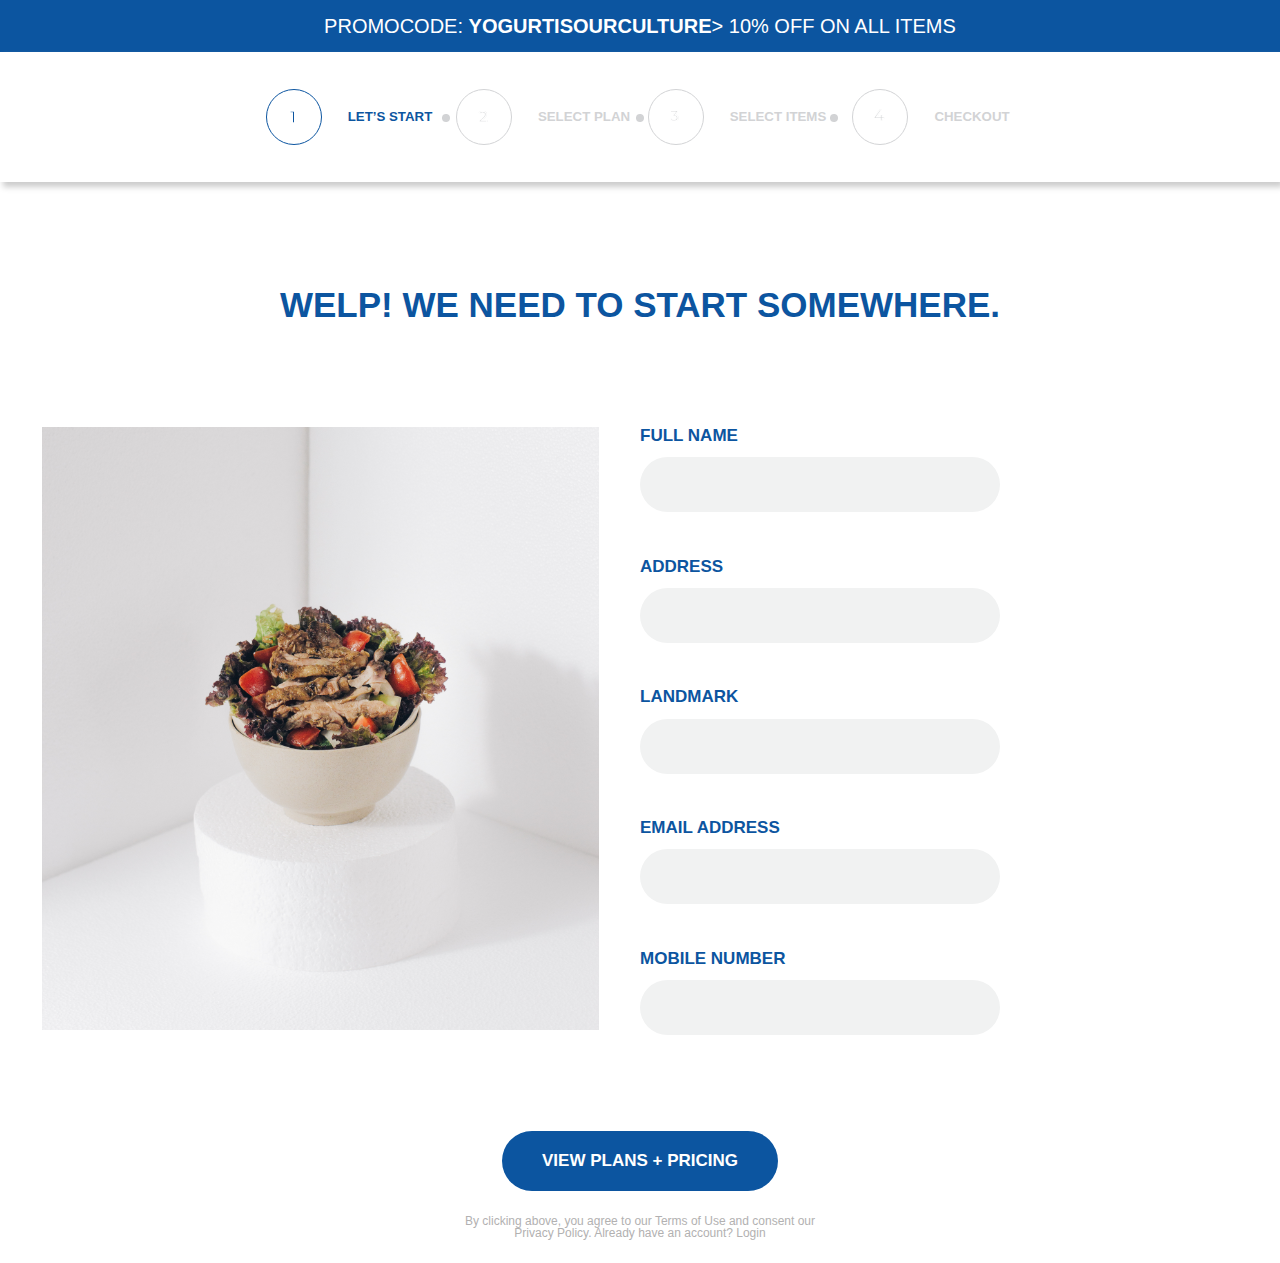
==== index.html @ 3070b7ca "first init" ====
<!DOCTYPE html>
<html lang="en">
<head>
    <meta charset="UTF-8">
    <meta http-equiv="X-UA-Compatible" content="IE=edge">
    <meta name="viewport" content="width=device-width, initial-scale=1.0">
    <title>Document</title>
    <link rel="stylesheet" href="assets/css/style.css">
    <link rel="stylesheet" href="assets/css/reset.css">
</head>
<body>
    <div class="promo_code">
        <p class="promo_code__title">
            PROMOCODE: <span class="promo_code__culture">YOGURTISOURCULTURE</span>> 10% OFF ON ALL ITEMS
        </p>
    </div>

    <div class="section_1">
        <ul class="section_1__list">
            <li class="section_1__step-1">
                <img src="assets/img/step-1.png" alt="">
                <p class="step-1">LET’S START</p>
            </li>
            <li>
                <img src="assets/img/dot.png" alt="">
            </li>
            <li class="section_1__step-2">
                <img src="assets/img/step-2.png" alt="">
                <p class="step-2">SELECT PLAN</p>
            </li>
            <li>
                <img src="assets/img/dot.png" alt="">
            </li>
            <li class="section_1__step-3">
                <img src="assets/img/step-3.png" alt="">
                <p class="step-3">SELECT ITEMS</p>
            </li>
            <li>
                <img src="assets/img/dot.png" alt="">
            </li>
            <li class="section_1__step-4">
                <img src="assets/img/step-4.png" alt="">
                <p class="step-4">CHECKOUT</p>
            </li>
        </ul>
    </div>

    <div class="section_2">
        <h2 class="section_2__title">
            WELP! WE NEED TO START SOMEWHERE.
        </h2>

        <div class="section_2__col">
            <div class="section_2__col__col-1">
                <img src="assets/img/kalorie.png" alt="">
            </div>
    
            <div class="section_2__col__col-2">
                <form action="#">

                    <div class="input">
                        <p class="section_2__col__col-2__label" for="fullname">FULL NAME</p>
                        <input type="text">
                    </div>

                    <div class="input mt-2">
                        <p class="section_2__col__col-2__label" for="fullname">ADDRESS</p>
                        <input type="text">
                    </div>

                    <div class="input mt-2">
                        <p class="section_2__col__col-2__label" for="fullname">LANDMARK</p>
                        <input type="text">
                    </div>

                    <div class="input mt-2">
                        <p class="section_2__col__col-2__label" for="fullname">EMAIL ADDRESS</p>
                        <input type="text">
                    </div>

                    <div class="input mt-2">
                        <p class="section_2__col__col-2__label" for="fullname">MOBILE NUMBER</p>
                        <input type="text">
                    </div>
                </form>
            </div>
        </div>
        <div class="button">
            <button class="button__btn">
                VIEW PLANS + PRICING
            </button>
            <p class="button__agreement">By clicking above, you agree to our Terms of Use and consent our <br>
                Privacy Policy. Already have an account? Login</p>
        </div>
    </div>
</body>
</html>
---- assets/css/style.css ----
* {
  font-family: "Montserrat", sans-serif;
}

.mt-2 {
  margin: 2em 0;
}

.promo_code {
  background: #0c55a0;
  text-align: center;
  padding: 1em 0;
}

.promo_code__title {
  font-size: 1.25rem;
  font-family: "Montserrat", sans-serif;
  color: #fff;
  font-weight: 500;
}

.promo_code__culture {
  font-weight: bold;
}

.section_1 {
  -webkit-box-shadow: 3px 5px 6px #ccc;
          box-shadow: 3px 5px 6px #ccc;
  display: -webkit-box;
  display: -ms-flexbox;
  display: flex;
  margin: 0 auto;
  text-align: center;
  -webkit-box-pack: center;
      -ms-flex-pack: center;
          justify-content: center;
  padding: 2.3125em 0;
}

.section_1__list {
  display: -webkit-box;
  display: -ms-flexbox;
  display: flex;
  width: 60%;
  -webkit-box-pack: center;
      -ms-flex-pack: center;
          justify-content: center;
  -webkit-box-align: center;
      -ms-flex-align: center;
          align-items: center;
}

.section_1__step-1 {
  width: 25%;
  display: -webkit-box;
  display: -ms-flexbox;
  display: flex;
  -webkit-box-pack: center;
      -ms-flex-pack: center;
          justify-content: center;
  -webkit-box-align: center;
      -ms-flex-align: center;
          align-items: center;
}

.section_1__step-1 .step-1 {
  font-size: 0.83rem;
  font-family: "Montserrat", sans-serif;
  color: #0c55a0;
  font-weight: 600;
  padding-left: 26px;
}

.section_1__step-2 {
  width: 25%;
  display: -webkit-box;
  display: -ms-flexbox;
  display: flex;
  -webkit-box-pack: center;
      -ms-flex-pack: center;
          justify-content: center;
  -webkit-box-align: center;
      -ms-flex-align: center;
          align-items: center;
}

.section_1__step-2 .step-2 {
  font-size: 0.83rem;
  font-family: "Montserrat", sans-serif;
  color: #d2d3d5;
  font-weight: 600;
  padding-left: 26px;
}

.section_1__step-3 {
  width: 25%;
  display: -webkit-box;
  display: -ms-flexbox;
  display: flex;
  -webkit-box-pack: center;
      -ms-flex-pack: center;
          justify-content: center;
  -webkit-box-align: center;
      -ms-flex-align: center;
          align-items: center;
}

.section_1__step-3 .step-3 {
  font-size: 0.83rem;
  font-family: "Montserrat", sans-serif;
  color: #d2d3d5;
  font-weight: 600;
  padding-left: 26px;
}

.section_1__step-4 {
  width: 25%;
  display: -webkit-box;
  display: -ms-flexbox;
  display: flex;
  -webkit-box-pack: center;
      -ms-flex-pack: center;
          justify-content: center;
  -webkit-box-align: center;
      -ms-flex-align: center;
          align-items: center;
}

.section_1__step-4 .step-4 {
  font-size: 0.83rem;
  font-family: "Montserrat", sans-serif;
  color: #d2d3d5;
  font-weight: 600;
  padding-left: 26px;
}

.section_2 {
  text-align: center;
}

.section_2__title {
  font-size: 2.188rem;
  color: #0c55a0;
  font-weight: 600;
  font-family: "Montserrat", sans-serif;
  padding: 3em 0;
}

.section_2__col {
  display: -webkit-box;
  display: -ms-flexbox;
  display: flex;
  -webkit-box-pack: center;
      -ms-flex-pack: center;
          justify-content: center;
  justify-content: center;
  margin: 0 auto;
  max-width: 1366px;
}

.section_2__col__col-1 {
  width: 50%;
}

.section_2__col__col-2 {
  width: 50%;
  text-align: left;
}

.section_2__col__col-2__label {
  width: 100% !important;
  font-size: 1.063rem;
  color: #0c55a0;
  font-family: "Montserrat", sans-serif;
  font-weight: 600;
}

.section_2__col__col-2 .input {
  width: 100%;
}

.section_2 input[type="text"] {
  border-radius: 57px;
  background: #f1f2f2;
  border: none;
  padding: 20px;
  width: 50%;
  margin: 1em 0;
}

.button {
  text-align: center;
  display: block;
}

.button__btn {
  background: #0c55a0;
  padding: 20px 40px;
  color: #fff;
  font-size: 1.063rem;
  font-weight: 600;
  border: none;
  border-radius: 57px;
  margin-top: 3em;
  text-align: center;
}

.button__agreement {
  font-size: 0.75rem;
  color: #b2b1b1;
  font-family: "Montserrat", sans-serif;
  font-weight: 400;
  text-align: center;
  padding: 2em 0;
}

.steps {
  -webkit-box-shadow: 3px 5px 6px #ccc;
          box-shadow: 3px 5px 6px #ccc;
  display: -webkit-box;
  display: -ms-flexbox;
  display: flex;
  margin: 0 auto;
  text-align: center;
  -webkit-box-pack: center;
      -ms-flex-pack: center;
          justify-content: center;
  padding: 2.3125em 0;
}

.steps__list {
  display: -webkit-box;
  display: -ms-flexbox;
  display: flex;
  width: 60%;
  -webkit-box-pack: center;
      -ms-flex-pack: center;
          justify-content: center;
  -webkit-box-align: center;
      -ms-flex-align: center;
          align-items: center;
}

.steps__step-1 {
  width: 25%;
  display: -webkit-box;
  display: -ms-flexbox;
  display: flex;
  -webkit-box-pack: center;
      -ms-flex-pack: center;
          justify-content: center;
  -webkit-box-align: center;
      -ms-flex-align: center;
          align-items: center;
}

.steps__step-1 .step-1 {
  font-size: 0.83rem;
  font-family: "Montserrat", sans-serif;
  color: #d2d3d5;
  font-weight: 600;
  padding-left: 26px;
}

.steps__step-2 {
  width: 25%;
  display: -webkit-box;
  display: -ms-flexbox;
  display: flex;
  -webkit-box-pack: center;
      -ms-flex-pack: center;
          justify-content: center;
  -webkit-box-align: center;
      -ms-flex-align: center;
          align-items: center;
}

.steps__step-2 .step-2 {
  font-size: 0.83rem;
  font-family: "Montserrat", sans-serif;
  color: #0c55a0;
  font-weight: 600;
  padding-left: 26px;
}

.steps__step-3 {
  width: 25%;
  display: -webkit-box;
  display: -ms-flexbox;
  display: flex;
  -webkit-box-pack: center;
      -ms-flex-pack: center;
          justify-content: center;
  -webkit-box-align: center;
      -ms-flex-align: center;
          align-items: center;
}

.steps__step-3 .step-3 {
  font-size: 0.83rem;
  font-family: "Montserrat", sans-serif;
  color: #d2d3d5;
  font-weight: 600;
  padding-left: 26px;
}

.steps__step-4 {
  width: 25%;
  display: -webkit-box;
  display: -ms-flexbox;
  display: flex;
  -webkit-box-pack: center;
      -ms-flex-pack: center;
          justify-content: center;
  -webkit-box-align: center;
      -ms-flex-align: center;
          align-items: center;
}

.steps__step-4 .step-4 {
  font-size: 0.83rem;
  font-family: "Montserrat", sans-serif;
  color: #d2d3d5;
  font-weight: 600;
  padding-left: 26px;
}

.step_2 {
  text-align: center;
}

.step_2__title {
  font-size: 2.188rem;
  color: #0c55a0;
  font-weight: 600;
  font-family: "Montserrat", sans-serif;
  padding: 3em 0 0.5em 0;
}

.step_2__sel {
  font-size: 1rem;
  font-family: "Montserrat", sans-serif;
  color: #0c55a0;
  font-weight: 600;
}

.choose_plan {
  display: -webkit-box;
  display: -ms-flexbox;
  display: flex;
  margin: 0 auto;
  width: 80%;
  padding: 5em 0 3em 0;
}

.choose_plan .plan_1 {
  width: 33%;
  text-align: center;
  position: relative !important;
  -webkit-box-pack: center;
      -ms-flex-pack: center;
          justify-content: center;
}

.choose_plan .plan_1__tl_50 {
  position: absolute !important;
  top: 50%;
  left: 50%;
  -webkit-transform: translate(-50%, -50%);
  transform: translate(-50%, -50%);
  margin: 0;
  padding: 0;
  display: block;
}

.choose_plan .plan_1__title {
  color: #0c55a0;
  font-family: "Montserrat", sans-serif;
  font-size: 2.188rem;
  font-weight: 600;
}

.choose_plan .plan_1__desc {
  color: #0c55a0;
  font-family: "Montserrat", sans-serif;
  font-size: 0.813rem;
  font-weight: 600;
  padding: 0.5em 0;
}

.choose_plan .plan_2 {
  width: 33%;
  text-align: center;
  position: relative !important;
}

.choose_plan .plan_2__tl_50 {
  position: absolute !important;
  top: 55%;
  left: 50%;
  -webkit-transform: translate(-50%, -50%);
  transform: translate(-50%, -50%);
  margin: 0;
  padding: 0;
  display: block;
}

.choose_plan .plan_2__title {
  color: #0c55a0;
  font-family: "Montserrat", sans-serif;
  font-size: 2.188rem;
  font-weight: 600;
}

.choose_plan .plan_2__desc {
  color: #0c55a0;
  font-family: "Montserrat", sans-serif;
  font-size: 0.813rem;
  font-weight: 600;
  padding: 0.5em 0;
}

.choose_plan .plan_2__desc2 {
  color: #0c55a0;
  font-family: "Montserrat", sans-serif;
  font-size: 0.813rem;
  font-weight: 600;
  padding: 1em 0;
}

.choose_plan .plan_3 {
  width: 33%;
  text-align: center;
  position: relative !important;
}

.choose_plan .plan_3__tl_50 {
  position: absolute !important;
  top: 55%;
  left: 50%;
  -webkit-transform: translate(-50%, -50%);
  transform: translate(-50%, -50%);
  margin: 0;
  padding: 0;
  display: block;
}

.choose_plan .plan_3__title {
  color: #0c55a0;
  font-family: "Montserrat", sans-serif;
  font-size: 2.188rem;
  font-weight: 600;
}

.choose_plan .plan_3__desc {
  color: #0c55a0;
  font-family: "Montserrat", sans-serif;
  font-size: 0.813rem;
  font-weight: 600;
  padding: 0.5em 0;
}

.choose_plan .plan_3__desc2 {
  color: #0c55a0;
  font-family: "Montserrat", sans-serif;
  font-size: 0.813rem;
  font-weight: 600;
  padding: 1em 0;
}

.promo {
  text-align: center;
}

.promo__off {
  font-size: 1rem;
  color: #0c55a0;
  font-family: "Montserrat", sans-serif;
  font-weight: 600;
}

.choose_week {
  text-align: center;
}

.choose_week__btn {
  background: #0c55a0;
  padding: 20px 60px;
  color: #fff;
  font-size: 1.063rem;
  font-weight: 600;
  border: none;
  border-radius: 57px;
  margin-top: 3em;
  text-align: center;
}
/*# sourceMappingURL=style.css.map */
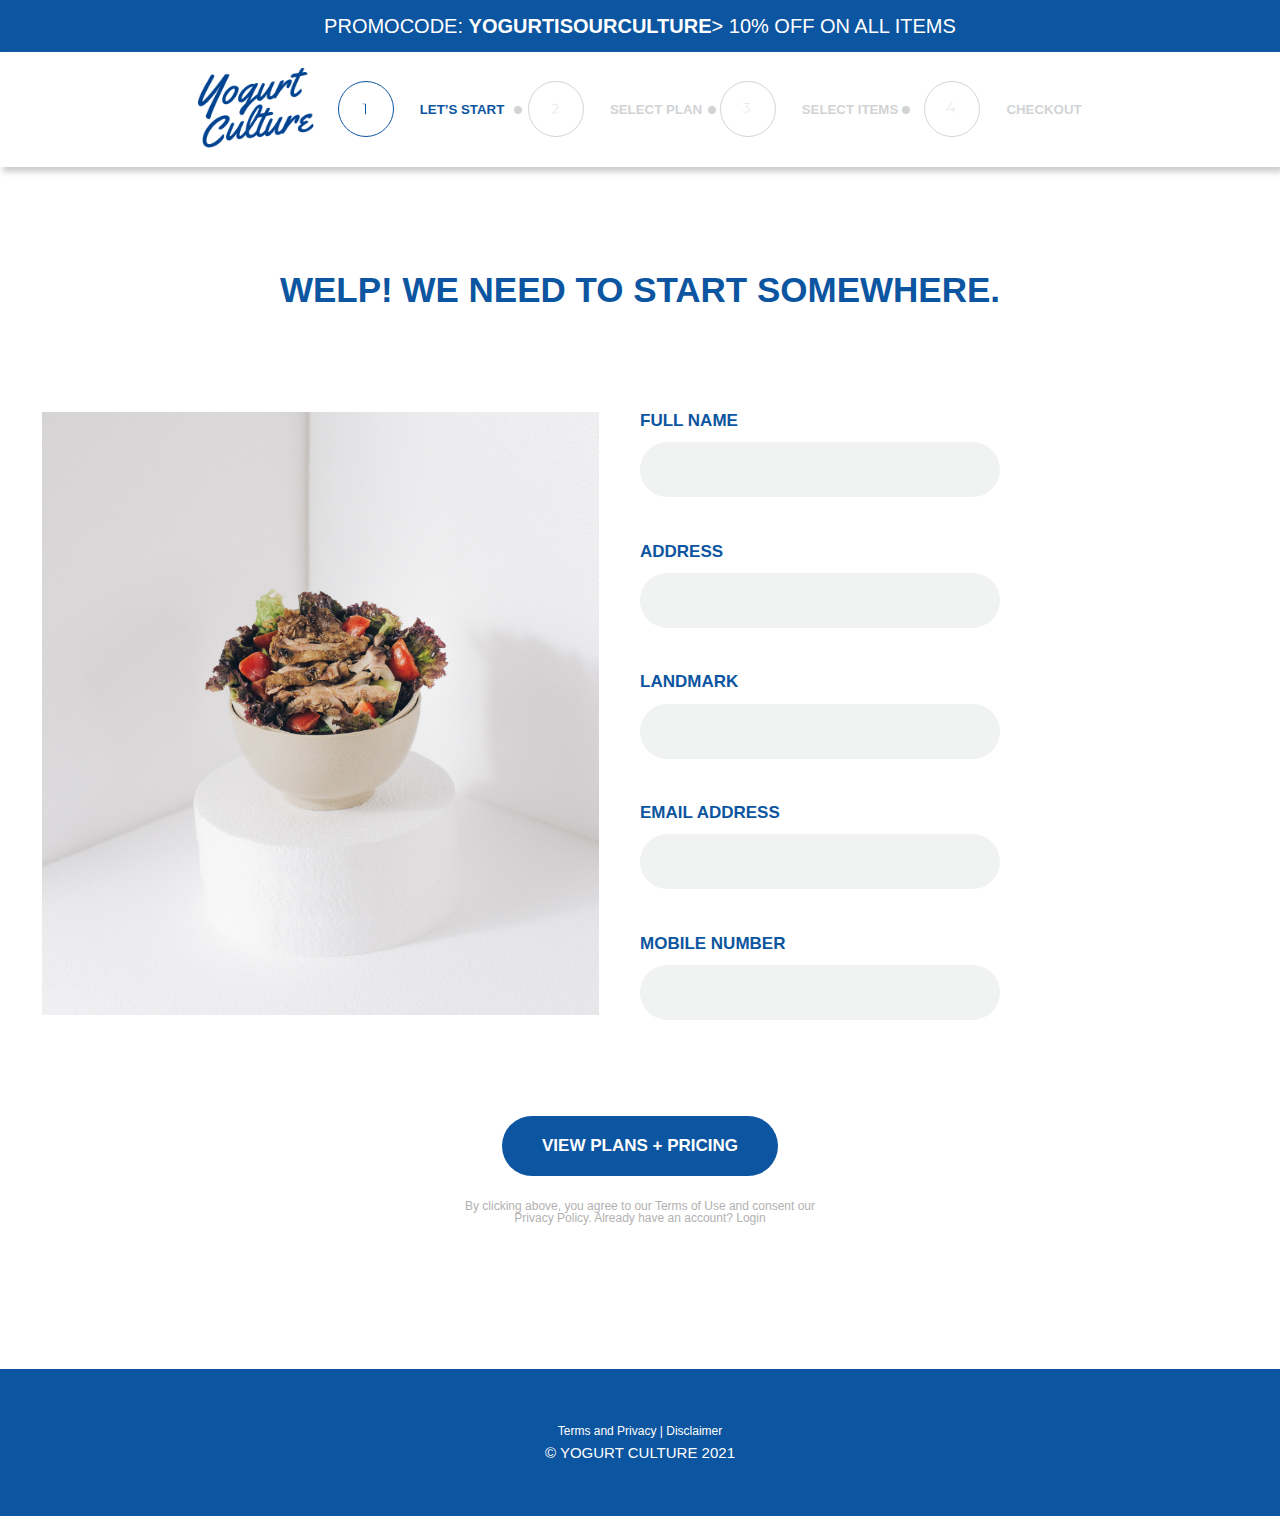
==== commit a9d54c7f: "add footer" ====
--- a/index.html
+++ b/index.html
@@ -1,97 +1,114 @@
 <!DOCTYPE html>
 <html lang="en">
-<head>
-    <meta charset="UTF-8">
-    <meta http-equiv="X-UA-Compatible" content="IE=edge">
-    <meta name="viewport" content="width=device-width, initial-scale=1.0">
+  <head>
+    <meta charset="UTF-8" />
+    <meta http-equiv="X-UA-Compatible" content="IE=edge" />
+    <meta name="viewport" content="width=device-width, initial-scale=1.0" />
     <title>Document</title>
-    <link rel="stylesheet" href="assets/css/style.css">
-    <link rel="stylesheet" href="assets/css/reset.css">
-</head>
-<body>
+    <link rel="stylesheet" href="assets/css/style.css" />
+    <link rel="stylesheet" href="assets/css/reset.css" />
+  </head>
+
+  <body>
     <div class="promo_code">
-        <p class="promo_code__title">
-            PROMOCODE: <span class="promo_code__culture">YOGURTISOURCULTURE</span>> 10% OFF ON ALL ITEMS
-        </p>
+      <p class="promo_code__title">
+        PROMOCODE: <span class="promo_code__culture">YOGURTISOURCULTURE</span>>
+        10% OFF ON ALL ITEMS
+      </p>
     </div>
 
     <div class="section_1">
-        <ul class="section_1__list">
-            <li class="section_1__step-1">
-                <img src="assets/img/step-1.png" alt="">
-                <p class="step-1">LET’S START</p>
-            </li>
-            <li>
-                <img src="assets/img/dot.png" alt="">
-            </li>
-            <li class="section_1__step-2">
-                <img src="assets/img/step-2.png" alt="">
-                <p class="step-2">SELECT PLAN</p>
-            </li>
-            <li>
-                <img src="assets/img/dot.png" alt="">
-            </li>
-            <li class="section_1__step-3">
-                <img src="assets/img/step-3.png" alt="">
-                <p class="step-3">SELECT ITEMS</p>
-            </li>
-            <li>
-                <img src="assets/img/dot.png" alt="">
-            </li>
-            <li class="section_1__step-4">
-                <img src="assets/img/step-4.png" alt="">
-                <p class="step-4">CHECKOUT</p>
-            </li>
-        </ul>
+      <a href="index.html">
+        <img class="section_1__logo" src="assets/img/logo.png" alt="" />
+      </a>
+
+      <ul class="section_1__list">
+        <li class="section_1__step-1">
+          <img src="assets/img/step-1.png" alt="" />
+          <p class="step-1">LET’S START</p>
+        </li>
+        <li>
+          <img src="assets/img/dot.png" alt="" />
+        </li>
+        <li class="section_1__step-2">
+          <img src="assets/img/step-2.png" alt="" />
+          <p class="step-2">SELECT PLAN</p>
+        </li>
+        <li>
+          <img src="assets/img/dot.png" alt="" />
+        </li>
+        <li class="section_1__step-3">
+          <img src="assets/img/step-3.png" alt="" />
+          <p class="step-3">SELECT ITEMS</p>
+        </li>
+        <li>
+          <img src="assets/img/dot.png" alt="" />
+        </li>
+        <li class="section_1__step-4">
+          <img src="assets/img/step-4.png" alt="" />
+          <p class="step-4">CHECKOUT</p>
+        </li>
+      </ul>
     </div>
 
     <div class="section_2">
-        <h2 class="section_2__title">
-            WELP! WE NEED TO START SOMEWHERE.
-        </h2>
+      <h2 class="section_2__title">WELP! WE NEED TO START SOMEWHERE.</h2>
 
-        <div class="section_2__col">
-            <div class="section_2__col__col-1">
-                <img src="assets/img/kalorie.png" alt="">
+      <div class="section_2__col">
+        <div class="section_2__col__col-1">
+          <img src="assets/img/kalorie.png" alt="" />
+        </div>
+
+        <div class="section_2__col__col-2">
+          <form action="#">
+            <div class="input">
+              <p class="section_2__col__col-2__label" for="fullname">
+                FULL NAME
+              </p>
+              <input type="text" />
             </div>
-    
-            <div class="section_2__col__col-2">
-                <form action="#">
 
-                    <div class="input">
-                        <p class="section_2__col__col-2__label" for="fullname">FULL NAME</p>
-                        <input type="text">
-                    </div>
+            <div class="input mt-2">
+              <p class="section_2__col__col-2__label" for="fullname">ADDRESS</p>
+              <input type="text" />
+            </div>
 
-                    <div class="input mt-2">
-                        <p class="section_2__col__col-2__label" for="fullname">ADDRESS</p>
-                        <input type="text">
-                    </div>
+            <div class="input mt-2">
+              <p class="section_2__col__col-2__label" for="fullname">
+                LANDMARK
+              </p>
+              <input type="text" />
+            </div>
 
-                    <div class="input mt-2">
-                        <p class="section_2__col__col-2__label" for="fullname">LANDMARK</p>
-                        <input type="text">
-                    </div>
+            <div class="input mt-2">
+              <p class="section_2__col__col-2__label" for="fullname">
+                EMAIL ADDRESS
+              </p>
+              <input type="text" />
+            </div>
 
-                    <div class="input mt-2">
-                        <p class="section_2__col__col-2__label" for="fullname">EMAIL ADDRESS</p>
-                        <input type="text">
-                    </div>
+            <div class="input mt-2">
+              <p class="section_2__col__col-2__label" for="fullname">
+                MOBILE NUMBER
+              </p>
+              <input type="text" />
+            </div>
+          </form>
+        </div>
+      </div>
+      <div class="button">
+        <button class="button__btn">VIEW PLANS + PRICING</button>
+        <p class="button__agreement">
+          By clicking above, you agree to our Terms of Use and consent our
+          <br />
+          Privacy Policy. Already have an account? Login
+        </p>
+      </div>
+    </div>
 
-                    <div class="input mt-2">
-                        <p class="section_2__col__col-2__label" for="fullname">MOBILE NUMBER</p>
-                        <input type="text">
-                    </div>
-                </form>
-            </div>
-        </div>
-        <div class="button">
-            <button class="button__btn">
-                VIEW PLANS + PRICING
-            </button>
-            <p class="button__agreement">By clicking above, you agree to our Terms of Use and consent our <br>
-                Privacy Policy. Already have an account? Login</p>
-        </div>
-    </div>
-</body>
-</html>+    <footer class="footer">
+        <p class="footer__txt">Terms and Privacy | Disclaimer </p>
+        <p class="footer__txt2">© YOGURT CULTURE 2021</p>
+    </footer>
+  </body>
+</html>
--- a/assets/css/style.css
+++ b/assets/css/style.css
@@ -6,180 +6,11 @@
   margin: 2em 0;
 }
 
-.promo_code {
-  background: #0c55a0;
-  text-align: center;
-  padding: 1em 0;
-}
-
-.promo_code__title {
-  font-size: 1.25rem;
-  font-family: "Montserrat", sans-serif;
-  color: #fff;
-  font-weight: 500;
-}
-
-.promo_code__culture {
-  font-weight: bold;
-}
-
-.section_1 {
-  -webkit-box-shadow: 3px 5px 6px #ccc;
-          box-shadow: 3px 5px 6px #ccc;
-  display: -webkit-box;
-  display: -ms-flexbox;
-  display: flex;
-  margin: 0 auto;
-  text-align: center;
-  -webkit-box-pack: center;
-      -ms-flex-pack: center;
-          justify-content: center;
-  padding: 2.3125em 0;
-}
-
-.section_1__list {
-  display: -webkit-box;
-  display: -ms-flexbox;
-  display: flex;
-  width: 60%;
-  -webkit-box-pack: center;
-      -ms-flex-pack: center;
-          justify-content: center;
-  -webkit-box-align: center;
-      -ms-flex-align: center;
-          align-items: center;
-}
-
-.section_1__step-1 {
-  width: 25%;
-  display: -webkit-box;
-  display: -ms-flexbox;
-  display: flex;
-  -webkit-box-pack: center;
-      -ms-flex-pack: center;
-          justify-content: center;
-  -webkit-box-align: center;
-      -ms-flex-align: center;
-          align-items: center;
-}
-
-.section_1__step-1 .step-1 {
-  font-size: 0.83rem;
-  font-family: "Montserrat", sans-serif;
-  color: #0c55a0;
-  font-weight: 600;
-  padding-left: 26px;
-}
-
-.section_1__step-2 {
-  width: 25%;
-  display: -webkit-box;
-  display: -ms-flexbox;
-  display: flex;
-  -webkit-box-pack: center;
-      -ms-flex-pack: center;
-          justify-content: center;
-  -webkit-box-align: center;
-      -ms-flex-align: center;
-          align-items: center;
-}
-
-.section_1__step-2 .step-2 {
-  font-size: 0.83rem;
-  font-family: "Montserrat", sans-serif;
-  color: #d2d3d5;
-  font-weight: 600;
-  padding-left: 26px;
-}
-
-.section_1__step-3 {
-  width: 25%;
-  display: -webkit-box;
-  display: -ms-flexbox;
-  display: flex;
-  -webkit-box-pack: center;
-      -ms-flex-pack: center;
-          justify-content: center;
-  -webkit-box-align: center;
-      -ms-flex-align: center;
-          align-items: center;
-}
-
-.section_1__step-3 .step-3 {
-  font-size: 0.83rem;
-  font-family: "Montserrat", sans-serif;
-  color: #d2d3d5;
-  font-weight: 600;
-  padding-left: 26px;
-}
-
-.section_1__step-4 {
-  width: 25%;
-  display: -webkit-box;
-  display: -ms-flexbox;
-  display: flex;
-  -webkit-box-pack: center;
-      -ms-flex-pack: center;
-          justify-content: center;
-  -webkit-box-align: center;
-      -ms-flex-align: center;
-          align-items: center;
-}
-
-.section_1__step-4 .step-4 {
-  font-size: 0.83rem;
-  font-family: "Montserrat", sans-serif;
-  color: #d2d3d5;
-  font-weight: 600;
-  padding-left: 26px;
-}
-
-.section_2 {
-  text-align: center;
-}
-
-.section_2__title {
-  font-size: 2.188rem;
-  color: #0c55a0;
-  font-weight: 600;
-  font-family: "Montserrat", sans-serif;
-  padding: 3em 0;
-}
-
-.section_2__col {
-  display: -webkit-box;
-  display: -ms-flexbox;
-  display: flex;
-  -webkit-box-pack: center;
-      -ms-flex-pack: center;
-          justify-content: center;
-  justify-content: center;
-  margin: 0 auto;
-  max-width: 1366px;
-}
-
-.section_2__col__col-1 {
-  width: 50%;
-}
-
-.section_2__col__col-2 {
-  width: 50%;
-  text-align: left;
-}
-
-.section_2__col__col-2__label {
-  width: 100% !important;
-  font-size: 1.063rem;
-  color: #0c55a0;
-  font-family: "Montserrat", sans-serif;
-  font-weight: 600;
-}
-
-.section_2__col__col-2 .input {
-  width: 100%;
-}
-
-.section_2 input[type="text"] {
+hr {
+  width: 67%;
+}
+
+input[type="text"] {
   border-radius: 57px;
   background: #f1f2f2;
   border: none;
@@ -188,6 +19,209 @@
   margin: 1em 0;
 }
 
+.slick-slide img {
+  display: initial !important;
+  text-align: center;
+  -webkit-box-pack: center;
+      -ms-flex-pack: center;
+          justify-content: center;
+  width: 100%;
+}
+
+select {
+  background: url("../img/arrow-down.svg") no-repeat 90% 50%;
+  -moz-appearance: none;
+  -webkit-appearance: none;
+  -webkit-border-radius: 0px;
+  appearance: none;
+  border-radius: 57px;
+  background-color: #f1f2f2;
+  border: none;
+  padding: 20px;
+  width: 57%;
+  margin: 1em 0;
+  color: #b2b1b1;
+  text-align: center;
+  cursor: pointer !important;
+}
+
+.promo_code {
+  background: #0c55a0;
+  text-align: center;
+  padding: 1em 0;
+}
+
+.promo_code__title {
+  font-size: 1.25rem;
+  font-family: "Montserrat", sans-serif;
+  color: #fff;
+  font-weight: 500;
+}
+
+.promo_code__culture {
+  font-weight: bold;
+}
+
+.section_1 {
+  -webkit-box-shadow: 3px 5px 6px #ccc;
+          box-shadow: 3px 5px 6px #ccc;
+  display: -webkit-box;
+  display: -ms-flexbox;
+  display: flex;
+  margin: 0 auto;
+  text-align: center;
+  -webkit-box-pack: center;
+      -ms-flex-pack: center;
+          justify-content: center;
+  padding: 1em 0;
+}
+
+.section_1__logo {
+  width: 80%;
+}
+
+.section_1__list {
+  display: -webkit-box;
+  display: -ms-flexbox;
+  display: flex;
+  width: 60%;
+  -webkit-box-pack: center;
+      -ms-flex-pack: center;
+          justify-content: center;
+  -webkit-box-align: center;
+      -ms-flex-align: center;
+          align-items: center;
+}
+
+.section_1__step-1 {
+  width: 25%;
+  display: -webkit-box;
+  display: -ms-flexbox;
+  display: flex;
+  -webkit-box-pack: center;
+      -ms-flex-pack: center;
+          justify-content: center;
+  -webkit-box-align: center;
+      -ms-flex-align: center;
+          align-items: center;
+}
+
+.section_1__step-1 .step-1 {
+  font-size: 0.83rem;
+  font-family: "Montserrat", sans-serif;
+  color: #0c55a0;
+  font-weight: 600;
+  padding-left: 26px;
+}
+
+.section_1__step-2 {
+  width: 25%;
+  display: -webkit-box;
+  display: -ms-flexbox;
+  display: flex;
+  -webkit-box-pack: center;
+      -ms-flex-pack: center;
+          justify-content: center;
+  -webkit-box-align: center;
+      -ms-flex-align: center;
+          align-items: center;
+}
+
+.section_1__step-2 .step-2 {
+  font-size: 0.83rem;
+  font-family: "Montserrat", sans-serif;
+  color: #d2d3d5;
+  font-weight: 600;
+  padding-left: 26px;
+}
+
+.section_1__step-3 {
+  width: 25%;
+  display: -webkit-box;
+  display: -ms-flexbox;
+  display: flex;
+  -webkit-box-pack: center;
+      -ms-flex-pack: center;
+          justify-content: center;
+  -webkit-box-align: center;
+      -ms-flex-align: center;
+          align-items: center;
+}
+
+.section_1__step-3 .step-3 {
+  font-size: 0.83rem;
+  font-family: "Montserrat", sans-serif;
+  color: #d2d3d5;
+  font-weight: 600;
+  padding-left: 26px;
+}
+
+.section_1__step-4 {
+  width: 25%;
+  display: -webkit-box;
+  display: -ms-flexbox;
+  display: flex;
+  -webkit-box-pack: center;
+      -ms-flex-pack: center;
+          justify-content: center;
+  -webkit-box-align: center;
+      -ms-flex-align: center;
+          align-items: center;
+}
+
+.section_1__step-4 .step-4 {
+  font-size: 0.83rem;
+  font-family: "Montserrat", sans-serif;
+  color: #d2d3d5;
+  font-weight: 600;
+  padding-left: 26px;
+}
+
+.section_2 {
+  text-align: center;
+}
+
+.section_2__title {
+  font-size: 2.188rem;
+  color: #0c55a0;
+  font-weight: 600;
+  font-family: "Montserrat", sans-serif;
+  padding: 3em 0;
+}
+
+.section_2__col {
+  display: -webkit-box;
+  display: -ms-flexbox;
+  display: flex;
+  -webkit-box-pack: center;
+      -ms-flex-pack: center;
+          justify-content: center;
+  justify-content: center;
+  margin: 0 auto;
+  max-width: 1366px;
+}
+
+.section_2__col__col-1 {
+  width: 50%;
+}
+
+.section_2__col__col-2 {
+  width: 50%;
+  text-align: left;
+}
+
+.section_2__col__col-2__label {
+  width: 100% !important;
+  font-size: 1.063rem;
+  color: #0c55a0;
+  font-family: "Montserrat", sans-serif;
+  font-weight: 600;
+}
+
+.section_2__col__col-2 .input {
+  width: 100%;
+}
+
 .button {
   text-align: center;
   display: block;
@@ -349,7 +383,7 @@
   display: -ms-flexbox;
   display: flex;
   margin: 0 auto;
-  width: 80%;
+  width: 75%;
   padding: 5em 0 3em 0;
 }
 
@@ -494,4 +528,913 @@
   margin-top: 3em;
   text-align: center;
 }
+
+.week {
+  display: -webkit-box;
+  display: -ms-flexbox;
+  display: flex;
+  margin: 0 auto;
+  padding: 5em 0 3em 0;
+  max-width: 1200px;
+  -webkit-box-align: center;
+      -ms-flex-align: center;
+          align-items: center;
+  -webkit-box-pack: center;
+      -ms-flex-pack: center;
+          justify-content: center;
+}
+
+.week__plan {
+  width: 50%;
+  text-align: center;
+  position: relative !important;
+}
+
+.week__plan .tl_50 {
+  position: absolute !important;
+  top: 55%;
+  left: 50%;
+  -webkit-transform: translate(-50%, -50%);
+  transform: translate(-50%, -50%);
+  margin: 0;
+  padding: 0;
+  display: block;
+}
+
+.week__title {
+  color: #0c55a0;
+  font-family: "Montserrat", sans-serif;
+  font-size: 2.188rem;
+  font-weight: 600;
+}
+
+.week__desc {
+  color: #0c55a0;
+  font-family: "Montserrat", sans-serif;
+  font-size: 0.813rem;
+  font-weight: 600;
+  padding: 0.5em 0;
+}
+
+.week__desc2 {
+  color: #0c55a0;
+  font-family: "Montserrat", sans-serif;
+  font-size: 0.813rem;
+  font-weight: 600;
+  padding: 1em 0;
+}
+
+.week__calendar {
+  width: 50%;
+  text-align: left;
+}
+
+.week__calendar .start_date {
+  font-size: 1rem;
+  font-weight: 600;
+  font-family: "Montserrat", sans-serif;
+  color: #0c55a0;
+}
+
+.options {
+  font-size: 0.8rem;
+  color: #0c55a0;
+  font-family: "Montserrat", sans-serif;
+  font-weight: 600;
+}
+
+.choosing_food {
+  text-align: center;
+  overflow: hidden;
+}
+
+.choosing_food__title {
+  font-size: 2.188rem;
+  color: #0c55a0;
+  font-family: "Montserrat", sans-serif;
+  font-weight: 600;
+  padding: 3em 0 0 0;
+}
+
+.choosing_food__foods {
+  display: -webkit-box;
+  display: -ms-flexbox;
+  display: flex;
+}
+
+.choosing_food__foods__item {
+  width: 25%;
+}
+
+.choosing_food__foods__title {
+  font-size: 1.25rem;
+  color: #0c55a0;
+  font-family: "Montserrat", sans-serif;
+  font-weight: bold;
+  padding-top: 1em;
+}
+
+.choosing_food__foods__desc {
+  font-size: 0.75rem;
+  font-weight: 300;
+  font-family: "Montserrat", sans-serif;
+  color: #707070;
+  padding-top: 0.856em;
+}
+
+.choosing_food .sched {
+  text-align: center;
+  padding: 5em 0;
+}
+
+.choosing_food .sched__filter {
+  display: -webkit-box;
+  display: -ms-flexbox;
+  display: flex;
+  -webkit-box-pack: center;
+      -ms-flex-pack: center;
+          justify-content: center;
+  -webkit-box-align: center;
+      -ms-flex-align: center;
+          align-items: center;
+}
+
+.choosing_food .sched__filter img {
+  width: 2%;
+  padding: 0 1em;
+}
+
+.choosing_food .sched__filter .filter_text {
+  font-size: 1rem;
+  font-family: "Montserrat", sans-serif;
+  font-weight: 600;
+  color: #0c55a0;
+  padding: 0 2em;
+}
+
+.choosing_food .sched__plan-sched {
+  display: -webkit-box;
+  display: -ms-flexbox;
+  display: flex;
+  margin: 0 auto;
+  max-width: 1200px;
+  padding: 4em 0 0 0;
+}
+
+.choosing_food .sched__plan-sched .plan_chosen {
+  width: 40%;
+  position: relative !important;
+}
+
+.choosing_food .sched__plan-sched .plan_chosen .tl_50 {
+  position: absolute !important;
+  top: 20%;
+  left: 50%;
+  -webkit-transform: translate(-50%, -50%);
+  transform: translate(-50%, -50%);
+  margin: 0;
+  padding: 0;
+  display: block;
+}
+
+.choosing_food .sched__plan-sched .plan_chosen .tl_50 .title {
+  font-size: 2.188rem;
+  color: #0c55a0;
+  font-family: "Montserrat", sans-serif;
+  font-weight: 600;
+}
+
+.choosing_food .sched__plan-sched .plan_chosen .tl_50 .desc {
+  font-size: 0.813rem;
+  color: #0c55a0;
+  font-family: "Montserrat", sans-serif;
+  font-weight: 600;
+}
+
+.choosing_food .sched__plan-sched .plan_chosen .tl_50 .desc2 {
+  font-size: 0.625rem;
+  font-family: "Montserrat", sans-serif;
+  font-weight: 400;
+  font-style: italic;
+  color: #0c55a0;
+  padding: 3em 0;
+}
+
+.choosing_food .sched__plan-sched .plan_week {
+  width: 60%;
+  border-radius: 42px;
+  -webkit-box-shadow: 0px 6px 6px 0px #ccc;
+          box-shadow: 0px 6px 6px 0px #ccc;
+  padding: 3em 0 0 0;
+}
+
+.choosing_food .sched__plan-sched .plan_week .title {
+  font-size: 1.875rem;
+  font-family: "Montserrat", sans-serif;
+  font-weight: 500;
+  color: #0c55a0;
+}
+
+.choosing_food .sched__plan-sched .plan_week .dates {
+  padding: 3em 0 5em 0;
+}
+
+.choosing_food .sched__plan-sched .plan_week .date-2 {
+  display: -webkit-box;
+  display: -ms-flexbox;
+  display: flex;
+  -webkit-box-align: center;
+      -ms-flex-align: center;
+          align-items: center;
+  margin: 0 auto;
+}
+
+.choosing_food .sched__plan-sched .plan_week .date-2 .day {
+  width: 30%;
+  font-size: 1.188rem;
+  font-family: "Montserrat", sans-serif;
+  font-weight: 300;
+}
+
+.choosing_food .sched__plan-sched .plan_week .date-2 .input {
+  width: 50%;
+}
+
+.choosing_food .sched .checkout {
+  padding: 2em 0 0 0;
+}
+
+.choosing_food .sched .back {
+  padding: 2em 0 0 0;
+  font-size: 1.063rem;
+  font-family: "Montserrat", sans-serif;
+  color: #d2d3d5;
+  font-weight: 600;
+}
+
+.weeks {
+  text-align: center;
+  overflow: hidden;
+}
+
+.weeks__title {
+  font-size: 2.188rem;
+  color: #0c55a0;
+  font-family: "Montserrat", sans-serif;
+  font-weight: 600;
+  padding: 3em 0 0 0;
+}
+
+.weeks__foods {
+  display: -webkit-box;
+  display: -ms-flexbox;
+  display: flex;
+}
+
+.weeks__foods__item {
+  width: 25%;
+}
+
+.weeks__foods__title {
+  font-size: 1.25rem;
+  color: #0c55a0;
+  font-family: "Montserrat", sans-serif;
+  font-weight: bold;
+  padding-top: 1em;
+}
+
+.weeks__foods__desc {
+  font-size: 0.75rem;
+  font-weight: 300;
+  font-family: "Montserrat", sans-serif;
+  color: #707070;
+  padding-top: 0.856em;
+}
+
+.sched {
+  text-align: center;
+  padding: 5em 0;
+  margin: 0 auto;
+}
+
+.sched__filter {
+  display: -webkit-box;
+  display: -ms-flexbox;
+  display: flex;
+  -webkit-box-pack: center;
+      -ms-flex-pack: center;
+          justify-content: center;
+  -webkit-box-align: center;
+      -ms-flex-align: center;
+          align-items: center;
+}
+
+.sched__filter img {
+  width: 2%;
+  padding: 0 1em;
+}
+
+.sched__filter .filter_text {
+  font-size: 1rem;
+  font-family: "Montserrat", sans-serif;
+  font-weight: 600;
+  color: #0c55a0;
+  padding: 0 2em;
+}
+
+.sched__plan-sched {
+  display: -webkit-box;
+  display: -ms-flexbox;
+  display: flex;
+  margin: 0 auto;
+  max-width: 1366px;
+  padding: 4em 0 0 0;
+  -webkit-box-pack: center;
+      -ms-flex-pack: center;
+          justify-content: center;
+}
+
+.sched__plan-sched .plan_chosen {
+  width: 40%;
+  position: relative !important;
+}
+
+.sched__plan-sched .plan_chosen .tl_50 {
+  position: absolute !important;
+  top: 20%;
+  left: 50%;
+  -webkit-transform: translate(-50%, -50%);
+  transform: translate(-50%, -50%);
+  margin: 0;
+  padding: 0;
+  display: block;
+}
+
+.sched__plan-sched .plan_chosen .tl_50 .title {
+  font-size: 2.188rem;
+  color: #0c55a0;
+  font-family: "Montserrat", sans-serif;
+  font-weight: 600;
+}
+
+.sched__plan-sched .plan_chosen .tl_50 .desc {
+  font-size: 0.813rem;
+  color: #0c55a0;
+  font-family: "Montserrat", sans-serif;
+  font-weight: 600;
+}
+
+.sched__plan-sched .plan_chosen .tl_50 .desc2 {
+  font-size: 0.625rem;
+  font-family: "Montserrat", sans-serif;
+  font-weight: 400;
+  font-style: italic;
+  color: #0c55a0;
+  padding: 3em 0;
+}
+
+.sched__plan-sched .width_20 {
+  width: 5%;
+}
+
+.sched__plan-sched .plan_week {
+  width: 40%;
+  border-radius: 42px;
+  -webkit-box-shadow: 0px 6px 6px 0px #ccc;
+          box-shadow: 0px 6px 6px 0px #ccc;
+  padding: 3em 0 0 0;
+}
+
+.sched__plan-sched .plan_week .title {
+  font-size: 1.875rem;
+  font-family: "Montserrat", sans-serif;
+  font-weight: 500;
+  color: #0c55a0;
+}
+
+.sched__plan-sched .plan_week .dates {
+  padding: 3em 0 5em 0;
+}
+
+.sched__plan-sched .plan_week .date-2 {
+  display: -webkit-box;
+  display: -ms-flexbox;
+  display: flex;
+  -webkit-box-align: center;
+      -ms-flex-align: center;
+          align-items: center;
+  margin: 0 auto;
+}
+
+.sched__plan-sched .plan_week .date-2 .day {
+  width: 30%;
+  font-size: 1.188rem;
+  font-family: "Montserrat", sans-serif;
+  font-weight: 300;
+}
+
+.sched__plan-sched .plan_week .date-2 .input {
+  width: 50%;
+}
+
+.sched .checkout {
+  padding: 2em 0 0 0;
+}
+
+.sched .back {
+  padding: 2em 0 0 0;
+  font-size: 1.063rem;
+  font-family: "Montserrat", sans-serif;
+  color: #d2d3d5;
+  font-weight: 600;
+}
+
+.check_food {
+  text-align: center;
+}
+
+.check_food__title {
+  font-size: 2.188rem;
+  font-family: "Montserrat", sans-serif;
+  font-weight: 600;
+  color: #0c55a0;
+  padding: 3em 0;
+}
+
+.check_food .plan_sched {
+  display: -webkit-box;
+  display: -ms-flexbox;
+  display: flex;
+  -webkit-box-pack: center;
+      -ms-flex-pack: center;
+          justify-content: center;
+  max-width: 1366px;
+}
+
+.check_food .plan_sched__plan-chosen {
+  width: 40%;
+}
+
+.check_food .plan_sched__plan-chosen .plan {
+  position: relative;
+}
+
+.check_food .plan_sched__plan-chosen .tl_50 {
+  position: absolute !important;
+  top: 50%;
+  left: 50%;
+  -webkit-transform: translate(-50%, -50%);
+  transform: translate(-50%, -50%);
+  margin: 0;
+  padding: 0;
+  display: block;
+}
+
+.check_food .plan_sched__week-chosen {
+  width: 40%;
+  border-radius: 42px;
+  -webkit-box-shadow: 0px 6px 6px 0px #ccc;
+          box-shadow: 0px 6px 6px 0px #ccc;
+  padding: 3em 0 5em 4em;
+}
+
+.check_food .plan_sched__week-chosen__title {
+  font-size: 1.438rem;
+  color: #0c55a0;
+  font-family: "Montserrat", sans-serif;
+  font-weight: 500;
+}
+
+.check_food .plan_sched__week-chosen__date-pick {
+  display: -webkit-box;
+  display: -ms-flexbox;
+  display: flex;
+  -webkit-box-align: center;
+      -ms-flex-align: center;
+          align-items: center;
+  text-align: left;
+  padding: 2em 0 0 0;
+}
+
+.check_food .plan_sched__week-chosen__date-pick .date-pick_day {
+  font-size: 0.938rem;
+  color: #707070;
+  font-family: "Montserrat", sans-serif;
+  font-weight: 300;
+  width: 15%;
+}
+
+.check_food .plan_sched__week-chosen__date-pick .pick-food {
+  font-size: 1.063rem;
+  color: #0c55a0;
+  font-family: "Montserrat", sans-serif;
+  font-weight: 500;
+}
+
+.check_food .checkout {
+  padding: 2em 0 0 0;
+}
+
+.check_food .back {
+  padding: 2em 0 0 0;
+  font-size: 1.063rem;
+  font-family: "Montserrat", sans-serif;
+  color: #d2d3d5;
+  font-weight: 600;
+}
+
+.check_choices {
+  text-align: center;
+}
+
+.check_choices .choice {
+  display: -webkit-box;
+  display: -ms-flexbox;
+  display: flex;
+  -webkit-box-pack: center;
+      -ms-flex-pack: center;
+          justify-content: center;
+  max-width: 1366px;
+  margin: 0 auto;
+}
+
+.check_choices__title {
+  font-size: 2.188rem;
+  color: #0c55a0;
+  font-family: "Montserrat", sans-serif;
+  font-weight: 600;
+  padding: 3em 0;
+}
+
+.check_choices__plan-chosen {
+  width: 40%;
+}
+
+.check_choices__plan-chosen .plan {
+  position: relative;
+}
+
+.check_choices__plan-chosen .compute {
+  -webkit-box-pack: center;
+      -ms-flex-pack: center;
+          justify-content: center;
+  display: -webkit-box;
+  display: -ms-flexbox;
+  display: flex;
+  -webkit-box-align: center;
+      -ms-flex-align: center;
+          align-items: center;
+  text-align: center;
+  padding: 1em 1em 0 0;
+}
+
+.check_choices__plan-chosen .compute__desc {
+  width: 35%;
+  font-size: 0.938rem;
+  color: #0c55a0;
+  font-weight: 500;
+  font-family: "Montserrat", sans-serif;
+  text-align: left;
+}
+
+.check_choices__plan-chosen .compute__price {
+  width: 30%;
+  font-size: 0.938rem;
+  color: #0c55a0;
+  font-weight: 500;
+  font-family: "Montserrat", sans-serif;
+}
+
+.check_choices__plan-chosen .tl_50 {
+  position: absolute !important;
+  top: 50%;
+  left: 50%;
+  -webkit-transform: translate(-50%, -50%);
+  transform: translate(-50%, -50%);
+  margin: 0;
+  padding: 0;
+  display: block;
+}
+
+.check_choices__plan-chosen .tl_50__title {
+  font-size: 2.063rem;
+  color: #0c55a0;
+  font-family: "Montserrat", sans-serif;
+  font-weight: 600;
+}
+
+.check_choices__plan-chosen .tl_50__desc {
+  font-size: 0.75rem;
+  color: #0c55a0;
+  font-family: "Montserrat", sans-serif;
+  font-weight: 300;
+  padding: 1em 0;
+}
+
+.check_choices__plan-chosen .tl_50__desc2 {
+  font-size: 1.25rem;
+  color: #0c55a0;
+  font-family: "Montserrat", sans-serif;
+  font-weight: 600;
+}
+
+.check_choices__week-chosen {
+  width: 40%;
+  border-radius: 42px;
+  -webkit-box-shadow: 0px 6px 6px 0px #ccc;
+          box-shadow: 0px 6px 6px 0px #ccc;
+  padding: 3em 0 5em 4em;
+}
+
+.check_choices__week-chosen__title {
+  font-size: 1.438rem;
+  color: #0c55a0;
+  font-family: "Montserrat", sans-serif;
+  font-weight: 500;
+}
+
+.check_choices__week-chosen__date-pick {
+  display: -webkit-box;
+  display: -ms-flexbox;
+  display: flex;
+  -webkit-box-align: center;
+      -ms-flex-align: center;
+          align-items: center;
+  text-align: left;
+  padding: 2em 0 0 0;
+}
+
+.check_choices__week-chosen__date-pick .date-pick_day {
+  font-size: 0.938rem;
+  color: #707070;
+  font-family: "Montserrat", sans-serif;
+  font-weight: 300;
+  width: 15%;
+}
+
+.check_choices__week-chosen__date-pick .pick-food {
+  font-size: 1.063rem;
+  color: #0c55a0;
+  font-family: "Montserrat", sans-serif;
+  font-weight: 500;
+}
+
+.container {
+  display: -webkit-box;
+  display: -ms-flexbox;
+  display: flex;
+  -webkit-box-pack: center;
+      -ms-flex-pack: center;
+          justify-content: center;
+  -webkit-box-align: center;
+      -ms-flex-align: center;
+          align-items: center;
+  max-width: 1366px;
+}
+
+.container .container_width_50 {
+  width: 50%;
+}
+
+.container .start_plan {
+  display: -webkit-box;
+  display: -ms-flexbox;
+  display: flex;
+  -webkit-box-pack: center;
+      -ms-flex-pack: center;
+          justify-content: center;
+  padding: 3em 0 0 0;
+  width: 40%;
+  text-align: center;
+  -webkit-box-align: center;
+      -ms-flex-align: center;
+          align-items: center;
+}
+
+.container .start_plan__btn {
+  background: #0c55a0;
+  padding: 20px 40px;
+  color: #fff;
+  font-size: 1.063rem;
+  font-weight: 600;
+  border: none;
+  border-radius: 57px;
+  margin-top: 3 em;
+  text-align: center;
+}
+
+.back-container {
+  display: -webkit-box;
+  display: -ms-flexbox;
+  display: flex;
+  -webkit-box-pack: center;
+      -ms-flex-pack: center;
+          justify-content: center;
+  -webkit-box-align: center;
+      -ms-flex-align: center;
+          align-items: center;
+  max-width: 1366px;
+}
+
+.back-container .container_width_50 {
+  width: 50%;
+}
+
+.back-container .back {
+  font-size: 1.063rem;
+  font-family: "Montserrat", sans-serif;
+  color: #d2d3d5;
+  font-weight: 600;
+  padding: 2em 0 0 0;
+  display: -webkit-box;
+  display: -ms-flexbox;
+  display: flex;
+  -webkit-box-pack: center;
+      -ms-flex-pack: center;
+          justify-content: center;
+  padding: 2em 0 2em 0;
+  width: 40%;
+  text-align: center;
+  -webkit-box-align: center;
+      -ms-flex-align: center;
+          align-items: center;
+}
+
+.checkout {
+  text-align: center;
+}
+
+.checkout__title {
+  font-size: 2.188rem;
+  color: #0c55a0;
+  font-family: "Montserrat", sans-serif;
+  font-weight: 600;
+  padding: 3em 0 0 0;
+}
+
+.checkout__desc {
+  font-size: 0.938rem;
+  font-family: "Montserrat", sans-serif;
+  font-weight: 400;
+  color: #0c55a0;
+  padding: 1em 0;
+}
+
+.content {
+  text-align: center;
+  display: -webkit-box;
+  display: -ms-flexbox;
+  display: flex;
+  max-width: 1366px;
+  padding: 4em 0 0 0;
+  margin: 0 auto;
+}
+
+.content .qr_code {
+  width: 50%;
+}
+
+.content .qr_code__txt {
+  font-size: 1.688rem;
+  font-family: "Montserrat", sans-serif;
+  font-weight: 500;
+  color: #0c55a0;
+}
+
+.content .qr_code__acc {
+  font-size: 0.875rem;
+  font-weight: 300;
+  font-style: italic;
+  font-family: "Montserrat", sans-serif;
+  color: #0c55a0;
+  padding: 1em 0;
+}
+
+.content .qr_plan {
+  width: 50%;
+}
+
+.notice {
+  font-size: 0.938rem;
+  color: #0c55a0;
+  font-family: "Montserrat", sans-serif;
+  font-weight: 400;
+  padding: 5em 0;
+}
+
+.start_plan__btn {
+  background: #0c55a0;
+  padding: 20px 40px;
+  color: #fff;
+  font-size: 1.063rem;
+  font-weight: 600;
+  border: none;
+  border-radius: 57px;
+  margin-top: 3 em;
+  text-align: center;
+}
+
+.start_plan .back {
+  font-size: 0.75rem;
+  color: #d2d3d5;
+  font-family: "Montserrat", sans-serif;
+  font-weight: 600;
+  padding: 3em 0;
+}
+
+.modal {
+  display: none;
+  /* Hidden by default */
+  position: fixed;
+  /* Stay in place */
+  z-index: 1;
+  /* Sit on top */
+  padding-top: 100px;
+  /* Location of the box */
+  left: 0;
+  top: 0;
+  width: 100%;
+  /* Full width */
+  height: 100%;
+  /* Full height */
+  overflow: auto;
+  /* Enable scroll if needed */
+  background-color: black;
+  /* Fallback color */
+  background-color: rgba(0, 0, 0, 0.4);
+  /* Black w/ opacity */
+}
+
+/* Modal Content */
+.modal-content {
+  background-color: #fefefe;
+  margin: 0 auto;
+  padding: 60px 20px;
+  border: 1px solid #888;
+  width: 45%;
+  border-radius: 70px;
+  text-align: center;
+}
+
+.title {
+  font-size: 2.188rem;
+  color: #0c55a0;
+  font-family: "Montserrat", sans-serif;
+  font-weight: 600;
+  padding-bottom: 1em;
+}
+
+.desc {
+  padding: 1em 0;
+  font-size: 0.938rem;
+  color: #0c55a0;
+  font-family: "Montserrat", sans-serif;
+  font-weight: 400;
+}
+
+.modal_btn {
+  background: #0c55a0;
+  border-radius: 23px;
+  color: #fff;
+  padding: 15px 60px;
+  border: none;
+  margin: 4em 0 0 0;
+}
+
+/* The Close Button */
+.close {
+  color: #aaaaaa;
+  float: right;
+  font-size: 28px;
+  font-weight: bold;
+}
+
+.close:hover,
+.close:focus {
+  color: #000;
+  text-decoration: none;
+  cursor: pointer;
+}
+
+.footer {
+  margin: 7.5625em 0 0 0;
+  background: #0c55a0;
+  text-align: center;
+  padding: 3.5em 0;
+}
+
+.footer__txt {
+  font-size: 0.75rem;
+  color: #fff;
+  font-family: "Montserrat", sans-serif;
+  font-weight: 300;
+}
+
+.footer__txt2 {
+  padding: 0.5em 0 0 0;
+  font-size: 0.938rem;
+  color: #fff;
+  font-family: "Montserrat", sans-serif;
+  font-weight: 500;
+}
 /*# sourceMappingURL=style.css.map */